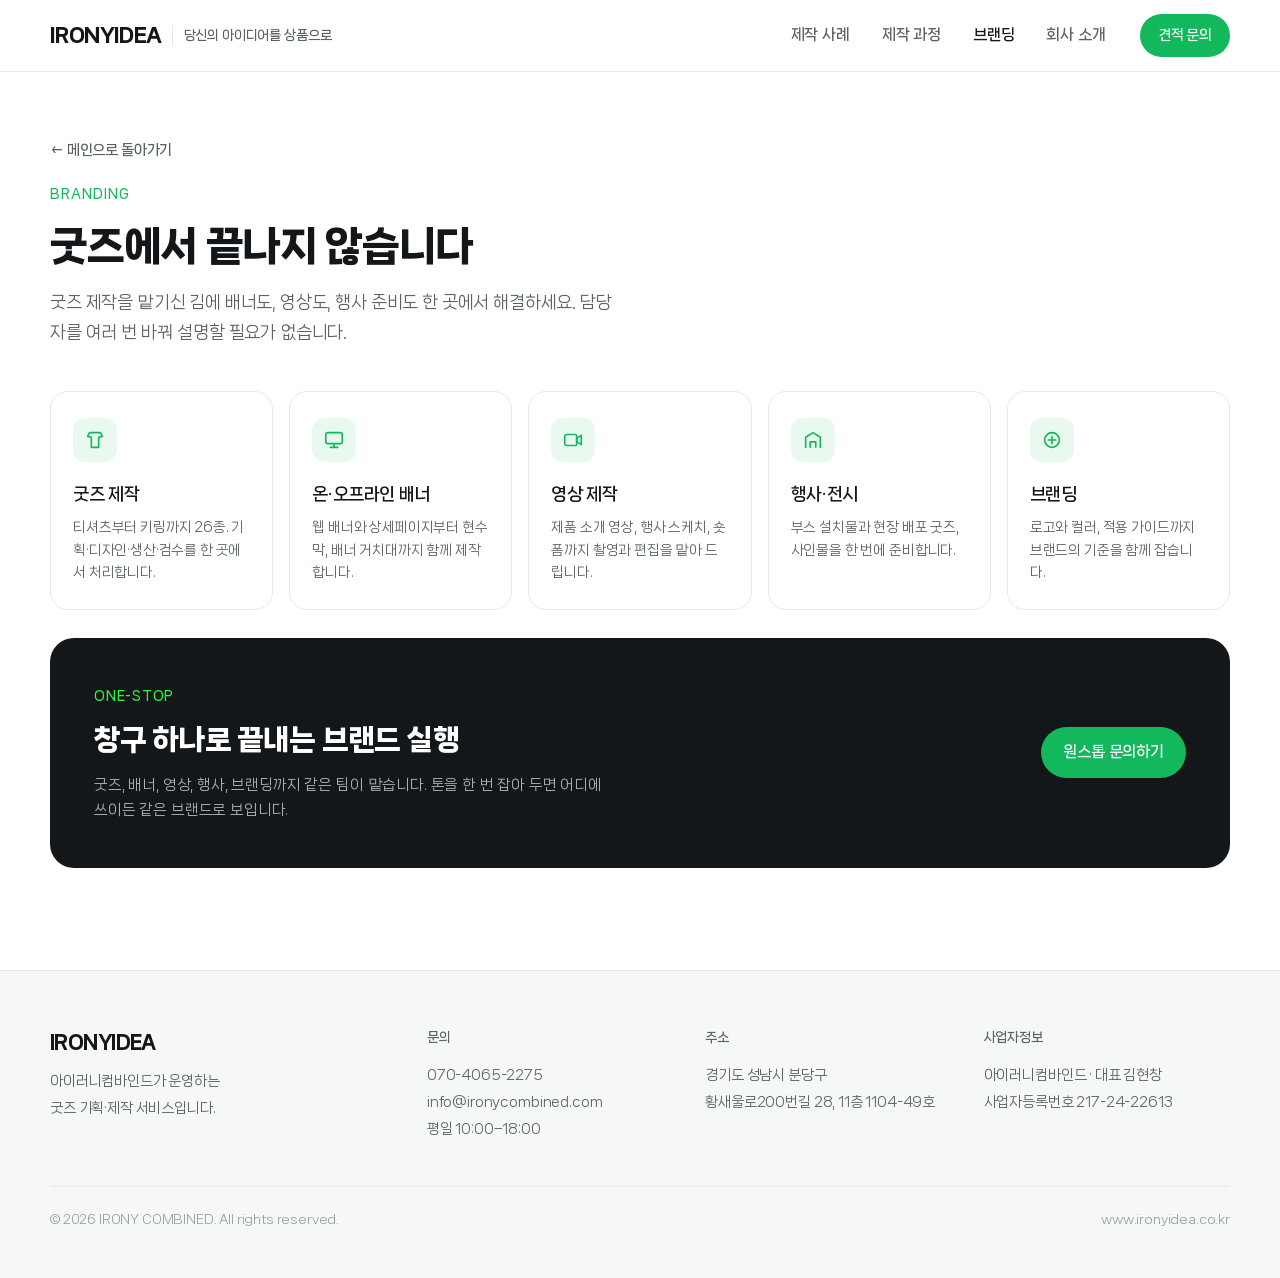
==== branding.html @ 23c8b52f "Add files via upload" ====
<!DOCTYPE html>
<html lang="ko">
<head>
<meta charset="UTF-8">
<meta name="viewport" content="width=device-width, initial-scale=1">
<title>브랜딩 — 아이러니아이디어</title>
<meta name="description" content="굿즈 제작부터 온·오프라인 배너, 영상 제작, 행사·전시, 브랜딩까지 한 곳에서 처리하는 원스톱 솔루션.">
<link rel="icon" href="favicon.svg" type="image/svg+xml">
<meta name="theme-color" content="#FFFFFF">
<meta property="og:type" content="website">
<meta property="og:site_name" content="아이러니아이디어">
<meta property="og:title" content="브랜딩 — 아이러니아이디어">
<meta property="og:description" content="굿즈, 배너, 영상, 행사, 브랜딩까지 창구 하나로 끝냅니다.">
<meta property="og:image" content="og-image.png">
<meta property="og:locale" content="ko_KR">
<style>
@font-face{font-family:'NSN';font-style:normal;font-weight:400;font-display:swap;
  src:url([data-uri]) format('woff2')}
@font-face{font-family:'NSN';font-style:normal;font-weight:700;font-display:swap;
  src:url([data-uri]) format('woff2')}
@font-face{font-family:'NSN';font-style:normal;font-weight:900;font-display:swap;
  src:url([data-uri]) format('woff2')}

:root{
  --green:#2DF23F; --orange:#FF5A00; --ink:#0A0A0A;
  --paper:#FFFFFF; --off:#F3F3EF; --slot:#E9E9E4;
  --sans:'NSN',"Pretendard Variable",Pretendard,-apple-system,"Apple SD Gothic Neo","Malgun Gothic",system-ui,sans-serif;
  --mono:var(--sans);
  --wood:var(--sans);
  --slab:var(--sans);
  --head:"Black Han Sans","Anton",var(--sans);
  --headen:"Anton","Black Han Sans",var(--sans);
  --nav:56px; --dx:9px; --dy:-8px;
}

:root{
  --ink:#14171A;
  --body:#5B6560;
  --line:#E7EAE8;
  --soft:#F6F8F7;
  --white:#FFFFFF;
  --green:#14B85C;
  --green-soft:#EAF9F0;
  --neon:#2DF23F;
  --orange:#FF5A00;
  --r:18px;
  --sans:'NSN',"Pretendard Variable",Pretendard,-apple-system,"Apple SD Gothic Neo","Malgun Gothic",system-ui,sans-serif;
  --nav:72px;
}
*{box-sizing:border-box}
html{scroll-behavior:smooth;scroll-padding-top:calc(var(--nav) + 16px)}
body{margin:0;background:var(--white);color:var(--ink);font-family:var(--sans);
  font-size:16px;font-weight:400;line-height:1.65;-webkit-font-smoothing:antialiased;overflow-x:hidden;
  letter-spacing:-.01em}
img,svg{display:block;max-width:100%}
a{color:inherit;text-decoration:none}
:focus-visible{outline:2px solid var(--green);outline-offset:3px;border-radius:4px}
[hidden]{display:none !important}
.page:not([data-active]){display:none}

.wrap{width:min(1180px,100% - 48px);margin-inline:auto}
.sec{padding:clamp(64px,8vw,112px) 0}
.sec--soft{background:var(--soft)}

.eyebrow{display:block;font-size:13px;font-weight:700;letter-spacing:.08em;color:var(--green);
  text-transform:uppercase;margin-bottom:14px}
.h2{margin:0;font-size:clamp(26px,3.4vw,40px);font-weight:800;line-height:1.3;letter-spacing:-.03em}
.lead{margin:16px 0 0;font-size:clamp(15px,1.5vw,17px);color:var(--body);line-height:1.75;max-width:52ch}
.center{text-align:center}
.center .lead{margin-inline:auto}

/* 내비 */
.nav{position:fixed;top:0;left:0;right:0;z-index:70;height:var(--nav);
  background:rgba(255,255,255,.88);backdrop-filter:blur(14px);border-bottom:1px solid var(--line)}
.nav .wrap{height:100%;display:flex;align-items:center;justify-content:space-between;gap:20px}
.brand{display:flex;align-items:center;gap:10px}
.brand b{font-size:20px;font-weight:800;letter-spacing:-.03em}
.brand em{font-style:normal;font-size:13px;font-weight:600;color:var(--body);padding-left:11px;border-left:1px solid var(--line)}
.tabs{display:flex;align-items:center;gap:4px;margin-left:auto}
.tabs a{padding:9px 14px;border-radius:999px;font-size:15px;font-weight:600;color:var(--body);
  transition:background .16s,color .16s}
.tabs a:hover{background:var(--soft);color:var(--ink)}
.tabs a.on{color:var(--ink)}
.btn{display:inline-flex;align-items:center;justify-content:center;gap:8px;border:0;cursor:pointer;
  font-family:inherit;font-size:15px;font-weight:700;letter-spacing:-.01em;
  padding:13px 22px;border-radius:999px;background:var(--ink);color:#fff;
  transition:transform .16s,box-shadow .16s,background .16s}
.btn:hover{transform:translateY(-1px);box-shadow:0 8px 20px rgba(20,23,26,.16)}
.btn--green{background:var(--green)}
.btn--green:hover{box-shadow:0 8px 20px rgba(20,184,92,.28)}
.btn--ghost{background:#fff;color:var(--ink);border:1px solid var(--line)}
.btn--ghost:hover{background:var(--soft);box-shadow:none}
.btn--sm{padding:10px 18px;font-size:14px}
.nav .btn{flex:none}

/* 히어로 */
.hero{padding-top:calc(var(--nav) + clamp(64px,9vw,128px));padding-bottom:clamp(64px,8vw,112px);overflow:hidden}
.hero .wrap{max-width:860px;text-align:center}
.chip{display:inline-flex;align-items:center;gap:8px;background:var(--green-soft);color:var(--green);
  font-size:13px;font-weight:700;padding:8px 14px;border-radius:999px}
.hero h1{margin:22px 0 0;font-size:clamp(32px,4.6vw,56px);font-weight:800;line-height:1.26;letter-spacing:-.035em}
.hero h1 span{color:var(--green)}
.hero p{margin:22px auto 0;max-width:46ch;font-size:clamp(15px,1.6vw,18px);color:var(--body);line-height:1.8}
.hero-cta{display:flex;gap:10px;flex-wrap:wrap;justify-content:center;margin-top:36px}
/* 지표 스트립 */
.strip{border-top:1px solid var(--line);border-bottom:1px solid var(--line);background:#fff}
.strip .wrap{display:grid;grid-template-columns:repeat(4,1fr);gap:20px;padding:36px 24px}
.strip div{text-align:center}
.strip b{display:block;font-size:clamp(18px,2.1vw,25px);font-weight:800;letter-spacing:-.03em;
  white-space:nowrap;margin-bottom:6px}
.strip span{font-size:13.5px;color:var(--body)}

/* 카테고리 */
.cats{display:grid;grid-template-columns:repeat(5,1fr);gap:16px;margin-top:44px}
.cat{background:#fff;border:1px solid var(--line);border-radius:var(--r);padding:26px 22px;
  transition:border-color .18s,transform .18s,box-shadow .18s;cursor:pointer}
.cat:hover{border-color:#CFD6D2;transform:translateY(-3px);box-shadow:0 12px 28px rgba(20,23,26,.07)}
.cat b{display:block;font-size:18px;font-weight:700;letter-spacing:-.02em}
.cat span{display:block;margin-top:8px;font-size:13.5px;color:var(--body)}
.cat i{display:block;margin-top:18px;font-style:normal;font-size:13px;font-weight:700;color:var(--green)}

/* 제품 카드 */
.grid{display:grid;grid-template-columns:repeat(4,minmax(0,1fr));gap:20px;margin-top:40px}
.card{appearance:none;font:inherit;text-align:left;cursor:pointer;padding:0;color:inherit;
  background:#fff;border:1px solid var(--line);border-radius:var(--r);overflow:hidden;
  display:flex;flex-direction:column;transition:transform .2s,box-shadow .2s,border-color .2s;opacity:0}
.card.in{opacity:1;animation:rise .5s cubic-bezier(.2,.7,.3,1) both}
@keyframes rise{from{opacity:0;transform:translateY(14px)}to{opacity:1;transform:none}}
.card:hover,.card:focus-visible{transform:translateY(-4px);box-shadow:0 16px 32px rgba(20,23,26,.1);border-color:#D9DEDB}
.shot{aspect-ratio:4/3;background:var(--soft);overflow:hidden}
.shot img,.shot svg{width:100%;height:100%;object-fit:cover}
.card .body{padding:18px 20px 20px;display:flex;flex-direction:column;gap:7px;flex:1}
.card h3{margin:0;font-size:17px;font-weight:700;letter-spacing:-.02em}
.card p{margin:0;font-size:13.5px;color:var(--body);line-height:1.6;
  display:-webkit-box;-webkit-line-clamp:2;-webkit-box-orient:vertical;overflow:hidden}
.card .meta{margin-top:auto;padding-top:12px;display:flex;justify-content:space-between;align-items:center;gap:10px;
  font-size:12.5px;color:var(--body)}
.card .meta em{font-style:normal;color:var(--green);font-weight:700}
.more{display:flex;flex-direction:column;justify-content:center;gap:10px;padding:28px;
  border:1px dashed #CBD3CE;border-radius:var(--r);background:var(--soft);
  transition:background .18s,border-color .18s,transform .18s}
.more:hover{background:#EEF3F0;border-color:var(--green);transform:translateY(-4px)}
.more b{font-size:22px;font-weight:800;letter-spacing:-.02em}
.more span{font-size:13.5px;color:var(--body)}
.more i{font-style:normal;font-size:14px;font-weight:700;color:var(--green)}

/* 제작 과정 */
.procimg{margin:40px 0 0;border:1px solid var(--line);border-radius:var(--r);overflow:hidden;background:#fff}
.procimg img{width:100%;height:auto}
.proctxt{display:grid;grid-template-columns:repeat(4,1fr);gap:20px;margin-top:28px}
.proctxt div{padding-top:20px;border-top:2px solid var(--ink)}
.proctxt b{display:block;font-size:13px;font-weight:800;color:var(--green);letter-spacing:.06em}
.proctxt h3{margin:8px 0 8px;font-size:18px;font-weight:700;letter-spacing:-.02em}
.proctxt p{margin:0;font-size:13.5px;color:var(--body);line-height:1.65}
.proctxt span{display:block;margin-top:12px;font-size:12.5px;color:#93A099}

/* 제작 과정 — 사진 카드 */
.procgrid{display:grid;grid-template-columns:repeat(4,minmax(0,1fr));gap:20px;margin-top:40px}
.procard{background:#fff;border:1px solid var(--line);border-radius:var(--r);overflow:hidden;
  display:flex;flex-direction:column}
.procard .pic{aspect-ratio:4/3;background:var(--soft);position:relative;overflow:hidden}
.procard .pic img,.procard .pic svg{width:100%;height:100%;object-fit:cover}
.procard .step{position:absolute;top:12px;left:12px;z-index:2;background:rgba(20,23,26,.82);
  color:#fff;font-size:11.5px;font-weight:700;letter-spacing:.06em;padding:6px 11px;border-radius:999px}
.procard .txt{padding:20px 22px 22px;display:flex;flex-direction:column;gap:8px;flex:1}
.procard h3{margin:0;font-size:18px;font-weight:700;letter-spacing:-.02em}
.procard p{margin:0;font-size:13.5px;color:var(--body);line-height:1.65}
.procard span{margin-top:auto;padding-top:14px;font-size:12.5px;color:#93A099;border-top:1px solid var(--line)}
@media (max-width:1080px){ .procgrid{grid-template-columns:repeat(2,minmax(0,1fr))} }
@media (max-width:560px){ .procgrid{grid-template-columns:1fr} }
/* 브랜딩 — 원스톱 서비스 */
.svcs{display:grid;grid-template-columns:repeat(5,minmax(0,1fr));gap:16px;margin-top:44px}
.svc{background:#fff;border:1px solid var(--line);border-radius:var(--r);overflow:hidden;
  transition:transform .18s,box-shadow .18s,border-color .18s}
.svc .pad{padding:26px 22px}
.svc .thumb{aspect-ratio:4/3;background:var(--soft);overflow:hidden;border-bottom:1px solid var(--line)}
.svc .thumb img{width:100%;height:100%;object-fit:cover}
/* 브랜딩 사례 갤러리 */
.cases{margin-top:clamp(48px,6vw,76px)}
.cases h3{margin:0 0 6px;font-size:clamp(20px,2.4vw,26px);font-weight:800;letter-spacing:-.03em}
.cases .sub{margin:0 0 26px;font-size:14.5px;color:var(--body)}
.casegrid{display:grid;grid-template-columns:repeat(3,minmax(0,1fr));gap:20px}
.casegrid figure{margin:0;border:1px solid var(--line);border-radius:var(--r);overflow:hidden;background:#fff}
.casegrid .pic{aspect-ratio:4/3;background:var(--soft);overflow:hidden}
.casegrid .pic img{width:100%;height:100%;object-fit:cover}
.casegrid figcaption{padding:16px 18px}
.casegrid figcaption b{display:block;font-size:15.5px;font-weight:700;letter-spacing:-.02em}
.casegrid figcaption span{display:block;margin-top:5px;font-size:13px;color:var(--body)}
@media (max-width:900px){ .casegrid{grid-template-columns:repeat(2,minmax(0,1fr))} }
@media (max-width:560px){ .casegrid{grid-template-columns:1fr} }
.svc:hover{transform:translateY(-3px);box-shadow:0 12px 28px rgba(20,23,26,.07);border-color:#D9DEDB}
.svc .ic{width:44px;height:44px;border-radius:12px;background:var(--green-soft);color:var(--green);
  display:grid;place-items:center;margin-bottom:18px}
.svc .ic svg{width:22px;height:22px}
.svc b{display:block;font-size:17px;font-weight:700;letter-spacing:-.02em}
.svc p{margin:8px 0 0;font-size:13.5px;color:var(--body);line-height:1.65}
.onestop{margin-top:28px;border-radius:24px;background:var(--ink);color:#fff;
  padding:clamp(30px,4vw,44px);display:flex;justify-content:space-between;align-items:center;gap:26px;flex-wrap:wrap}
.onestop h3{margin:8px 0 10px;font-size:clamp(21px,2.5vw,28px);font-weight:800;letter-spacing:-.03em}
.onestop p{margin:0;font-size:14.5px;color:#A8B0AC;line-height:1.75;max-width:52ch}
.onestop .tagline{font-size:13px;font-weight:700;color:var(--neon);letter-spacing:.06em}
@media (max-width:1080px){ .svcs{grid-template-columns:repeat(3,minmax(0,1fr))} }
@media (max-width:680px){ .svcs{grid-template-columns:repeat(2,minmax(0,1fr))} }
@media (max-width:430px){ .svcs{grid-template-columns:1fr} }
/* 문의 */
.form{display:grid;grid-template-columns:repeat(2,1fr);gap:18px;margin-top:40px}
.f{display:flex;flex-direction:column;gap:9px}
.f.full{grid-column:1/-1}
.f label{font-size:13.5px;font-weight:700}
.f input,.f select,.f textarea{font:inherit;font-size:15px;color:var(--ink);background:#fff;
  border:1px solid var(--line);border-radius:12px;padding:14px 16px;transition:border-color .16s,box-shadow .16s}
.f input::placeholder,.f textarea::placeholder{color:#A8B0AC}
.f textarea{resize:vertical;min-height:150px;line-height:1.7}
.f input:focus,.f select:focus,.f textarea:focus{outline:none;border-color:var(--green);
  box-shadow:0 0 0 4px rgba(20,184,92,.12)}
.f select{appearance:none;background-image:
  linear-gradient(45deg,transparent 50%,var(--body) 50%),linear-gradient(135deg,var(--body) 50%,transparent 50%);
  background-position:calc(100% - 22px) 24px,calc(100% - 16px) 24px;background-size:6px 6px;background-repeat:no-repeat}
.submit-row{grid-column:1/-1;display:flex;align-items:center;gap:18px;flex-wrap:wrap;margin-top:4px}
.hint{font-size:13px;color:#93A099;max-width:40ch;line-height:1.6}
.done{background:#fff;border:1px solid var(--line);border-radius:var(--r);padding:34px;margin-top:40px;
  box-shadow:0 14px 34px rgba(20,23,26,.07)}
.done .tick{width:46px;height:46px;border-radius:50%;background:var(--green-soft);color:var(--green);
  display:grid;place-items:center;font-size:22px;font-weight:800}
.done h3{margin:16px 0 8px;font-size:24px;font-weight:800;letter-spacing:-.02em}
.done>p{margin:0;color:var(--body);font-size:15px}
.done ul{list-style:none;margin:22px 0;padding:0;display:grid;gap:10px;font-size:14.5px}
.done ul b{display:inline-block;width:72px;color:var(--body);font-weight:600}
.contact-side{display:grid;gap:14px;align-content:start}
.cbox{border:1px solid var(--line);border-radius:var(--r);padding:22px}
.cbox b{display:block;font-size:13px;font-weight:700;color:var(--green);margin-bottom:8px}
.cbox p{margin:0;font-size:15px;line-height:1.7}
.cbox p span{color:var(--body);font-size:13.5px}

/* 소개 */
.about{display:grid;grid-template-columns:1fr 1fr;gap:clamp(32px,5vw,64px);align-items:center;margin-top:44px}
.about p{margin:0 0 18px;font-size:15.5px;color:var(--body);line-height:1.85}
.about p strong{color:var(--ink);font-weight:700}
.netmap{margin:0;border:1px solid var(--line);border-radius:var(--r);overflow:hidden;background:#0E1113}
.netmap svg{width:100%;height:auto}
.netmap figcaption{display:flex;gap:18px;flex-wrap:wrap;padding:14px 18px;border-top:1px solid #23282A;
  font-size:12.5px;color:#9BA5A0}
.netmap figcaption i{font-style:normal;display:inline-flex;align-items:center;gap:7px}
.netmap figcaption b{width:8px;height:8px;border-radius:50%;display:block}

/* 포트폴리오 */
.pagehead{padding-top:calc(var(--nav) + clamp(40px,5vw,72px))}
.back{display:inline-flex;align-items:center;gap:6px;font-size:14px;font-weight:600;color:var(--body)}
.back:hover{color:var(--ink)}
.filters{display:flex;gap:8px;flex-wrap:wrap;margin-top:32px}
.filters button{appearance:none;cursor:pointer;font:inherit;font-size:14px;font-weight:600;
  padding:10px 18px;border-radius:999px;border:1px solid var(--line);background:#fff;color:var(--body);
  transition:all .16s}
.filters button:hover{border-color:#CFD6D2;color:var(--ink)}
.filters button[aria-pressed="true"]{background:var(--ink);border-color:var(--ink);color:#fff}
.catgroup{margin-top:52px}
.catgroup h3{margin:0 0 20px;display:flex;align-items:baseline;gap:10px;font-size:22px;font-weight:800;letter-spacing:-.02em}
.catgroup h3 span{font-size:13px;font-weight:600;color:var(--body)}
.cta{margin-top:64px;border-radius:24px;background:var(--ink);color:#fff;padding:clamp(32px,4vw,48px);
  display:flex;justify-content:space-between;align-items:center;gap:24px;flex-wrap:wrap}
.cta h3{margin:8px 0 0;font-size:clamp(22px,2.6vw,30px);font-weight:800;letter-spacing:-.03em}
.cta span{font-size:14px;color:#A8B0AC}

/* 푸터 */
.foot{border-top:1px solid var(--line);padding:56px 0 48px;background:var(--soft)}
.foot .cols{display:grid;grid-template-columns:1.4fr 1fr 1fr 1fr;gap:32px}
.foot h4{margin:0 0 14px;font-size:13px;font-weight:700;color:var(--body)}
.foot p{margin:0;font-size:14px;line-height:1.9;color:var(--body)}
.foot .fb{font-size:19px;font-weight:800;letter-spacing:-.03em;color:var(--ink);margin-bottom:10px}
.foot a:hover{color:var(--ink)}
.foot-bot{margin-top:44px;padding-top:22px;border-top:1px solid var(--line);
  display:flex;justify-content:space-between;gap:14px;flex-wrap:wrap;font-size:12.5px;color:#93A099}

/* 상세 시트 */
.modal[hidden]{display:none}
.modal{position:fixed;inset:0;z-index:90;display:grid;place-items:center;padding:20px;
  background:rgba(14,17,19,.55);backdrop-filter:blur(3px)}
.sheet{width:min(880px,100%);max-height:88vh;overflow:auto;background:#fff;border-radius:24px;
  box-shadow:0 30px 70px rgba(0,0,0,.3)}
.sheet-body{padding:clamp(24px,3.4vw,40px)}
.sheet-body .tag{display:inline-block;background:var(--green-soft);color:var(--green);
  font-size:12.5px;font-weight:700;padding:6px 12px;border-radius:999px}
.sheet-body h3{margin:14px 0 10px;font-size:clamp(24px,3.4vw,32px);font-weight:800;letter-spacing:-.03em}
.sheet-body>p{margin:0;font-size:15.5px;color:var(--body);line-height:1.75;max-width:60ch}
.gal{margin:26px 0 0}
.gal-stage{border-radius:var(--r);overflow:hidden;background:var(--soft);aspect-ratio:4/3}
.gal-stage img,.gal-stage svg{width:100%;height:100%;object-fit:cover}
.sheet-body dl{margin:26px 0 0;display:grid;grid-template-columns:auto 1fr;gap:0;
  border-top:1px solid var(--line)}
.sheet-body dt{padding:13px 28px 13px 0;border-bottom:1px solid var(--line);white-space:nowrap;
  font-size:13.5px;color:var(--body)}
.sheet-body dd{padding:13px 0;border-bottom:1px solid var(--line);margin:0;font-size:14.5px;font-weight:600}
.sheet-body dd em{display:block;margin-top:5px;font-style:normal;font-weight:400;font-size:12.5px;color:#93A099}
.sheet-actions{display:flex;gap:10px;flex-wrap:wrap;margin-top:30px}
.x{position:fixed;top:20px;right:22px;width:42px;height:42px;border-radius:50%;cursor:pointer;
  background:#fff;color:var(--ink);border:1px solid var(--line);font-size:19px;line-height:1}
.x:hover{background:var(--soft)}

@media (max-width:1080px){
  .grid{grid-template-columns:repeat(3,minmax(0,1fr))}
  .cats{grid-template-columns:repeat(3,1fr)}
  .proctxt{grid-template-columns:repeat(2,1fr)}
}
@media (max-width:900px){
  .about{grid-template-columns:1fr}
  .form{grid-template-columns:1fr}
  .foot .cols{grid-template-columns:1fr 1fr}
  .tabs{display:none}
  .strip .wrap{grid-template-columns:repeat(2,1fr);gap:26px}
}
@media (max-width:680px){
  .grid{grid-template-columns:repeat(2,minmax(0,1fr))}
  .cats{grid-template-columns:repeat(2,1fr)}
  .proctxt{grid-template-columns:1fr}
  .brand em{display:none}
}
@media (max-width:460px){ .grid{grid-template-columns:1fr} }
@media (prefers-reduced-motion:reduce){
  html{scroll-behavior:auto}
  *{transition-duration:.01ms !important;animation-duration:.01ms !important}
  .card{opacity:1}
}
</style>
</head>
<body>

<header class="nav">
  <div class="wrap">
    <a class="brand" href="index.html"><b>IRONYIDEA</b><em>당신의 아이디어를 상품으로</em></a>
    <nav class="tabs" aria-label="주요 메뉴">
      <a href="index.html#work">제작 사례</a>
      <a href="index.html#process">제작 과정</a>
      <a href="branding.html" class="on">브랜딩</a>
      <a href="index.html#about">회사 소개</a>
    </nav>
    <a class="btn btn--green btn--sm" href="index.html#contact">견적 문의</a>
  </div>
</header>

<main>
<section class="sec pagehead">
    <div class="wrap">
      <a class="back" href="index.html">← 메인으로 돌아가기</a>
      <span class="eyebrow" style="margin-top:22px">Branding</span>
      <h2 class="h2">굿즈에서 끝나지 않습니다</h2>
      <p class="lead">굿즈 제작을 맡기신 김에 배너도, 영상도, 행사 준비도 한 곳에서 해결하세요.
         담당자를 여러 번 바꿔 설명할 필요가 없습니다.</p>

      <div class="svcs" id="svcs"></div>

      <div class="onestop">
        <div>
          <span class="tagline">ONE-STOP</span>
          <h3>창구 하나로 끝내는 브랜드 실행</h3>
          <p>굿즈, 배너, 영상, 행사, 브랜딩까지 같은 팀이 맡습니다.
             톤을 한 번 잡아 두면 어디에 쓰이든 같은 브랜드로 보입니다.</p>
        </div>
        <a class="btn btn--green" href="index.html#contact">원스톱 문의하기</a>
      </div>

      <div id="brandcases"></div>
    </div>
  </section>
</main>

<footer class="foot">
  <div class="wrap">
    <div class="cols">
      <div>
        <div class="fb">IRONYIDEA</div>
        <p>아이러니컴바인드가 운영하는<br>굿즈 기획·제작 서비스입니다.</p>
      </div>
      <div>
        <h4>문의</h4>
        <p><a href="tel:07040652275">070-4065-2275</a><br>
           <a href="mailto:info@ironycombined.com">info@ironycombined.com</a><br>
           평일 10:00–18:00</p>
      </div>
      <div>
        <h4>주소</h4>
        <p>경기도 성남시 분당구<br>황새울로200번길 28, 11층 1104-49호</p>
      </div>
      <div>
        <h4>사업자정보</h4>
        <p>아이러니컴바인드 · 대표 김현창<br>사업자등록번호 217-24-22613</p>
      </div>
    </div>
    <div class="foot-bot">
      <span>© 2026 IRONY COMBINED. All rights reserved.</span>
      <span>www.ironyidea.co.kr</span>
    </div>
  </div>
</footer>

<script>
function slot(label){
  return `<svg viewBox="0 0 400 300" preserveAspectRatio="xMidYMid slice" role="img" aria-label="${label} 사진 자리">
    <rect width="400" height="300" fill="#F0F3F1"/>
    <g stroke="#C9D2CD" stroke-width="2" opacity=".7"><path d="M150 150h100M200 100v100"/></g></svg>`;
}

/* ───────────────────────────────────────────────
   브랜딩 페이지
   img 에 파일 경로나 data URI 를 넣으면 카드 위에 사진이 붙습니다.
   BRAND_CASES 에 항목을 추가하면 아래에 사례 갤러리가 생깁니다.
   ─────────────────────────────────────────────── */
const SVC_ICON={
  goods:'<path d="M6 4h12l2 4-4 1v11H8V9L4 8z"/>',
  banner:'<rect x="3" y="4" width="18" height="12" rx="2"/><path d="M12 16v4M8 20h8"/>',
  video:'<rect x="3" y="6" width="13" height="12" rx="2"/><path d="M16 10l5-3v10l-5-3z"/>',
  event:'<path d="M4 20V9l8-5 8 5v11"/><path d="M9 20v-6h6v6"/>',
  brand:'<circle cx="12" cy="12" r="8"/><path d="M12 8v8M8 12h8"/>'
};
const BRAND_SERVICES=[
  {ic:'goods', t:'굿즈 제작', img:'',
   d:'티셔츠부터 키링까지 26종. 기획·디자인·생산·검수를 한 곳에서 처리합니다.'},
  {ic:'banner', t:'온·오프라인 배너', img:'',
   d:'웹 배너와 상세페이지부터 현수막, 배너 거치대까지 함께 제작합니다.'},
  {ic:'video', t:'영상 제작', img:'',
   d:'제품 소개 영상, 행사 스케치, 숏폼까지 촬영과 편집을 맡아 드립니다.'},
  {ic:'event', t:'행사·전시', img:'',
   d:'부스 설치물과 현장 배포 굿즈, 사인물을 한 번에 준비합니다.'},
  {ic:'brand', t:'브랜딩', img:'',
   d:'로고와 컬러, 적용 가이드까지 브랜드의 기준을 함께 잡습니다.'}
];

/* 사례를 추가하면 갤러리가 자동으로 나타납니다.
   예) {t:'세한대학교 웰컴키트', d:'굿즈 · 배너 · 행사 운영', img:'case-01.jpg'} */
const BRAND_CASES=[];

(function(){
  const box=document.getElementById('svcs'); if(!box) return;
  box.innerHTML=BRAND_SERVICES.map(s=>`
    ${s.img?`<div class="svc"><div class="thumb"><img src="${s.img}" alt="${s.t}" loading="lazy"></div>
       <div class="pad"><b>${s.t}</b><p>${s.d}</p></div></div>`
      :`<div class="svc"><div class="pad">
       <span class="ic"><svg viewBox="0 0 24 24" fill="none" stroke="currentColor" stroke-width="1.8"
         stroke-linecap="round" stroke-linejoin="round">${SVC_ICON[s.ic]}</svg></span>
       <b>${s.t}</b><p>${s.d}</p></div></div>`}`).join('');

  const cases=document.getElementById('brandcases');
  if(cases && BRAND_CASES.length){
    cases.innerHTML=`<div class="cases">
      <h3>진행 사례</h3>
      <p class="sub">굿즈와 함께 배너, 영상, 행사까지 맡았던 작업입니다.</p>
      <div class="casegrid">${BRAND_CASES.map(c=>`
        <figure><div class="pic">${c.img?`<img src="${c.img}" alt="${c.t}" loading="lazy">`:slot(c.t)}</div>
          <figcaption><b>${c.t}</b><span>${c.d}</span></figcaption></figure>`).join('')}</div></div>`;
  }
})();


</script>
</body>
</html>
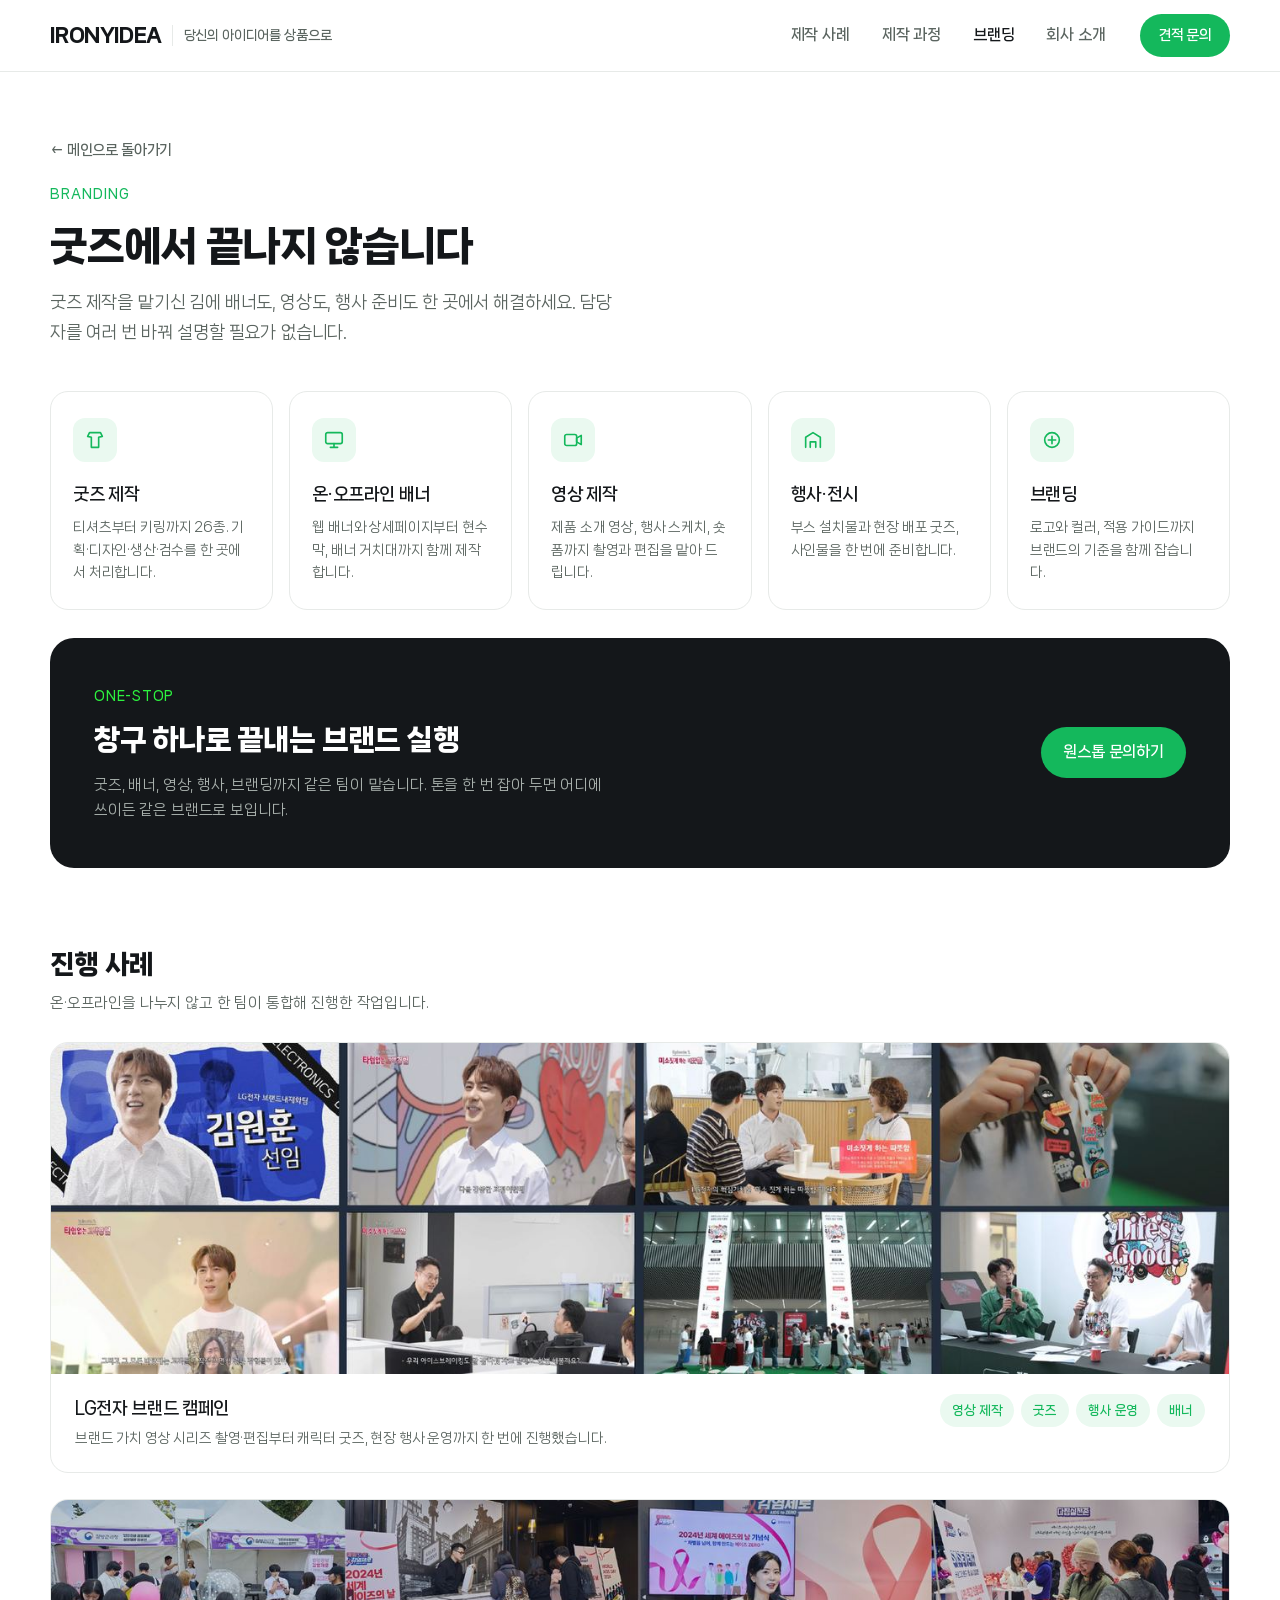
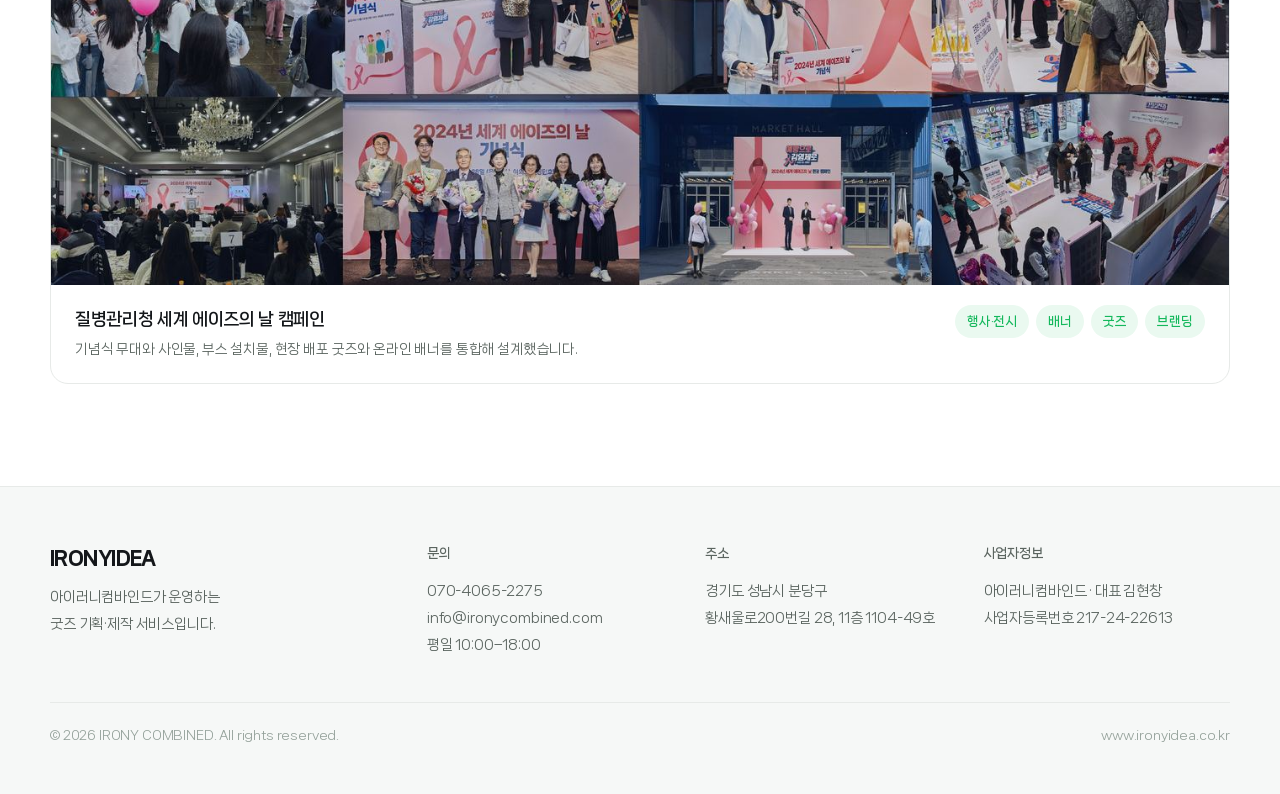
==== commit cce93a28: "Add files via upload" ====
--- a/branding.html
+++ b/branding.html
@@ -179,15 +179,17 @@
 .cases{margin-top:clamp(48px,6vw,76px)}
 .cases h3{margin:0 0 6px;font-size:clamp(20px,2.4vw,26px);font-weight:800;letter-spacing:-.03em}
 .cases .sub{margin:0 0 26px;font-size:14.5px;color:var(--body)}
-.casegrid{display:grid;grid-template-columns:repeat(3,minmax(0,1fr));gap:20px}
+.casegrid{display:grid;gap:26px}
 .casegrid figure{margin:0;border:1px solid var(--line);border-radius:var(--r);overflow:hidden;background:#fff}
-.casegrid .pic{aspect-ratio:4/3;background:var(--soft);overflow:hidden}
-.casegrid .pic img{width:100%;height:100%;object-fit:cover}
-.casegrid figcaption{padding:16px 18px}
-.casegrid figcaption b{display:block;font-size:15.5px;font-weight:700;letter-spacing:-.02em}
-.casegrid figcaption span{display:block;margin-top:5px;font-size:13px;color:var(--body)}
-@media (max-width:900px){ .casegrid{grid-template-columns:repeat(2,minmax(0,1fr))} }
-@media (max-width:560px){ .casegrid{grid-template-columns:1fr} }
+.casegrid .pic{background:var(--soft);overflow:hidden;line-height:0}
+.casegrid .pic img{width:100%;height:auto;display:block}
+.casegrid figcaption{padding:20px 24px 22px;display:flex;justify-content:space-between;
+  align-items:flex-start;gap:18px;flex-wrap:wrap}
+.casegrid figcaption b{display:block;font-size:17px;font-weight:700;letter-spacing:-.02em}
+.casegrid figcaption span{display:block;margin-top:6px;font-size:13.5px;color:var(--body);line-height:1.6}
+.casegrid .tags{display:flex;gap:7px;flex-wrap:wrap}
+.casegrid .tags i{font-style:normal;font-size:12.5px;font-weight:600;color:var(--green);
+  background:var(--green-soft);padding:6px 12px;border-radius:999px;white-space:nowrap}
 .svc:hover{transform:translateY(-3px);box-shadow:0 12px 28px rgba(20,23,26,.07);border-color:#D9DEDB}
 .svc .ic{width:44px;height:44px;border-radius:12px;background:var(--green-soft);color:var(--green);
   display:grid;place-items:center;margin-bottom:18px}
@@ -355,7 +357,7 @@
           <p>굿즈, 배너, 영상, 행사, 브랜딩까지 같은 팀이 맡습니다.
              톤을 한 번 잡아 두면 어디에 쓰이든 같은 브랜드로 보입니다.</p>
         </div>
-        <a class="btn btn--green" href="index.html#contact">원스톱 문의하기</a>
+        <a class="btn btn--green" href="index.html?svc=onestop#contact">원스톱 문의하기</a>
       </div>
 
       <div id="brandcases"></div>
@@ -426,7 +428,16 @@
 
 /* 사례를 추가하면 갤러리가 자동으로 나타납니다.
    예) {t:'세한대학교 웰컴키트', d:'굿즈 · 배너 · 행사 운영', img:'case-01.jpg'} */
-const BRAND_CASES=[];
+const BRAND_CASES=[
+  {t:'LG전자 브랜드 캠페인',
+   d:'브랜드 가치 영상 시리즈 촬영·편집부터 캐릭터 굿즈, 현장 행사 운영까지 한 번에 진행했습니다.',
+   tags:['영상 제작','굿즈','행사 운영','배너'],
+   img:'[data-uri]'},
+  {t:'질병관리청 세계 에이즈의 날 캠페인',
+   d:'기념식 무대와 사인물, 부스 설치물, 현장 배포 굿즈와 온라인 배너를 통합해 설계했습니다.',
+   tags:['행사·전시','배너','굿즈','브랜딩'],
+   img:'[data-uri]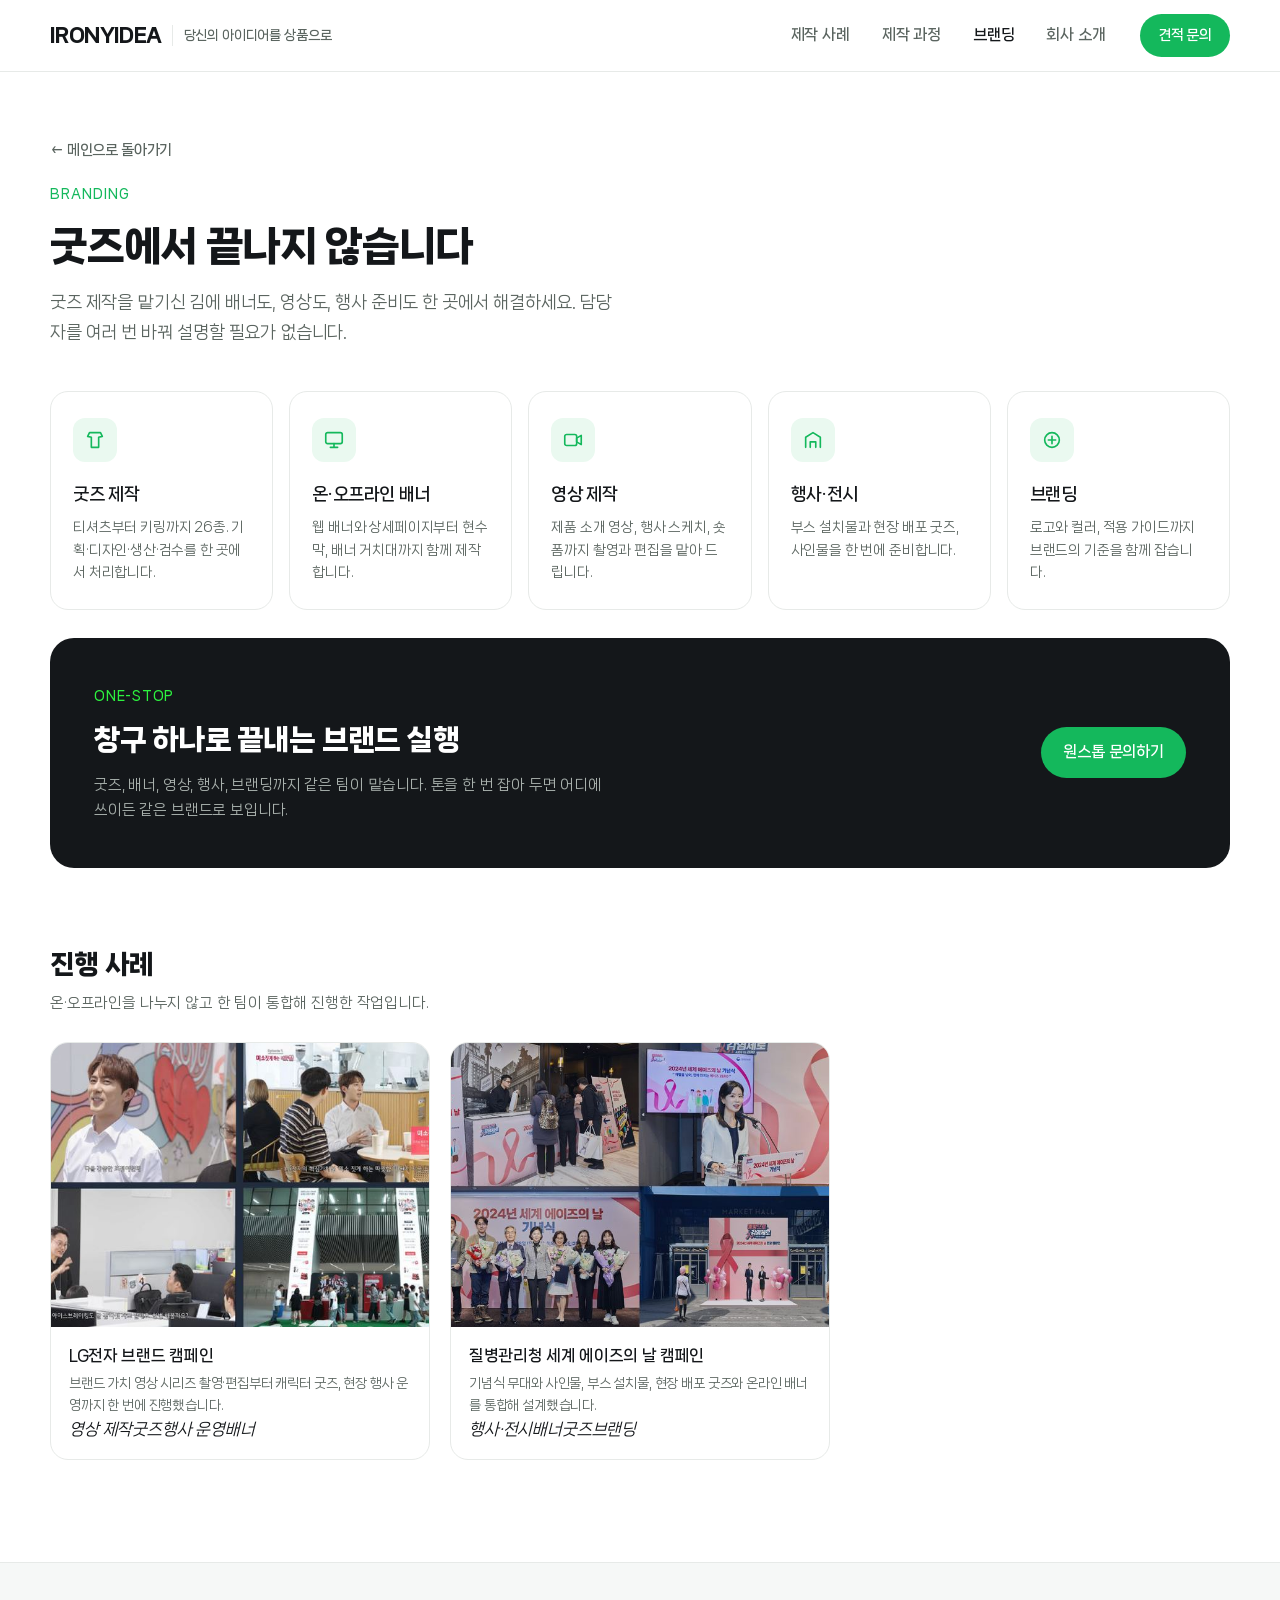
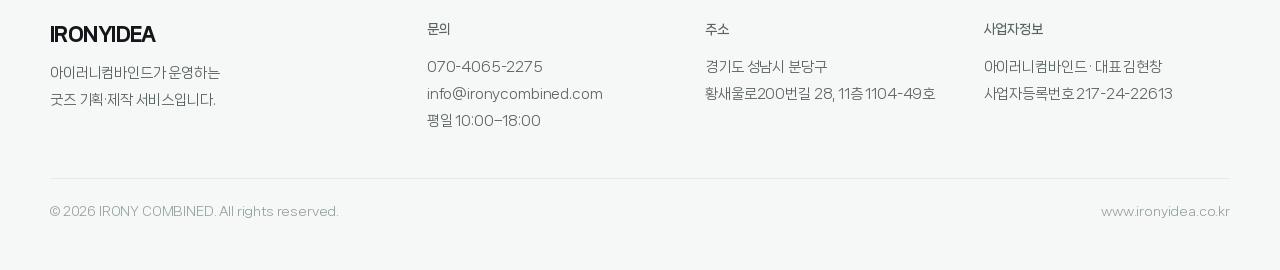
==== commit 7ec04108: "Add files via upload" ====
--- a/branding.html
+++ b/branding.html
@@ -13,316 +13,7 @@
 <meta property="og:description" content="굿즈, 배너, 영상, 행사, 브랜딩까지 창구 하나로 끝냅니다.">
 <meta property="og:image" content="og-image.png">
 <meta property="og:locale" content="ko_KR">
-<style>
-@font-face{font-family:'NSN';font-style:normal;font-weight:400;font-display:swap;
-  src:url([data-uri]) format('woff2')}
-@font-face{font-family:'NSN';font-style:normal;font-weight:700;font-display:swap;
-  src:url([data-uri]) format('woff2')}
-@font-face{font-family:'NSN';font-style:normal;font-weight:900;font-display:swap;
-  src:url([data-uri]